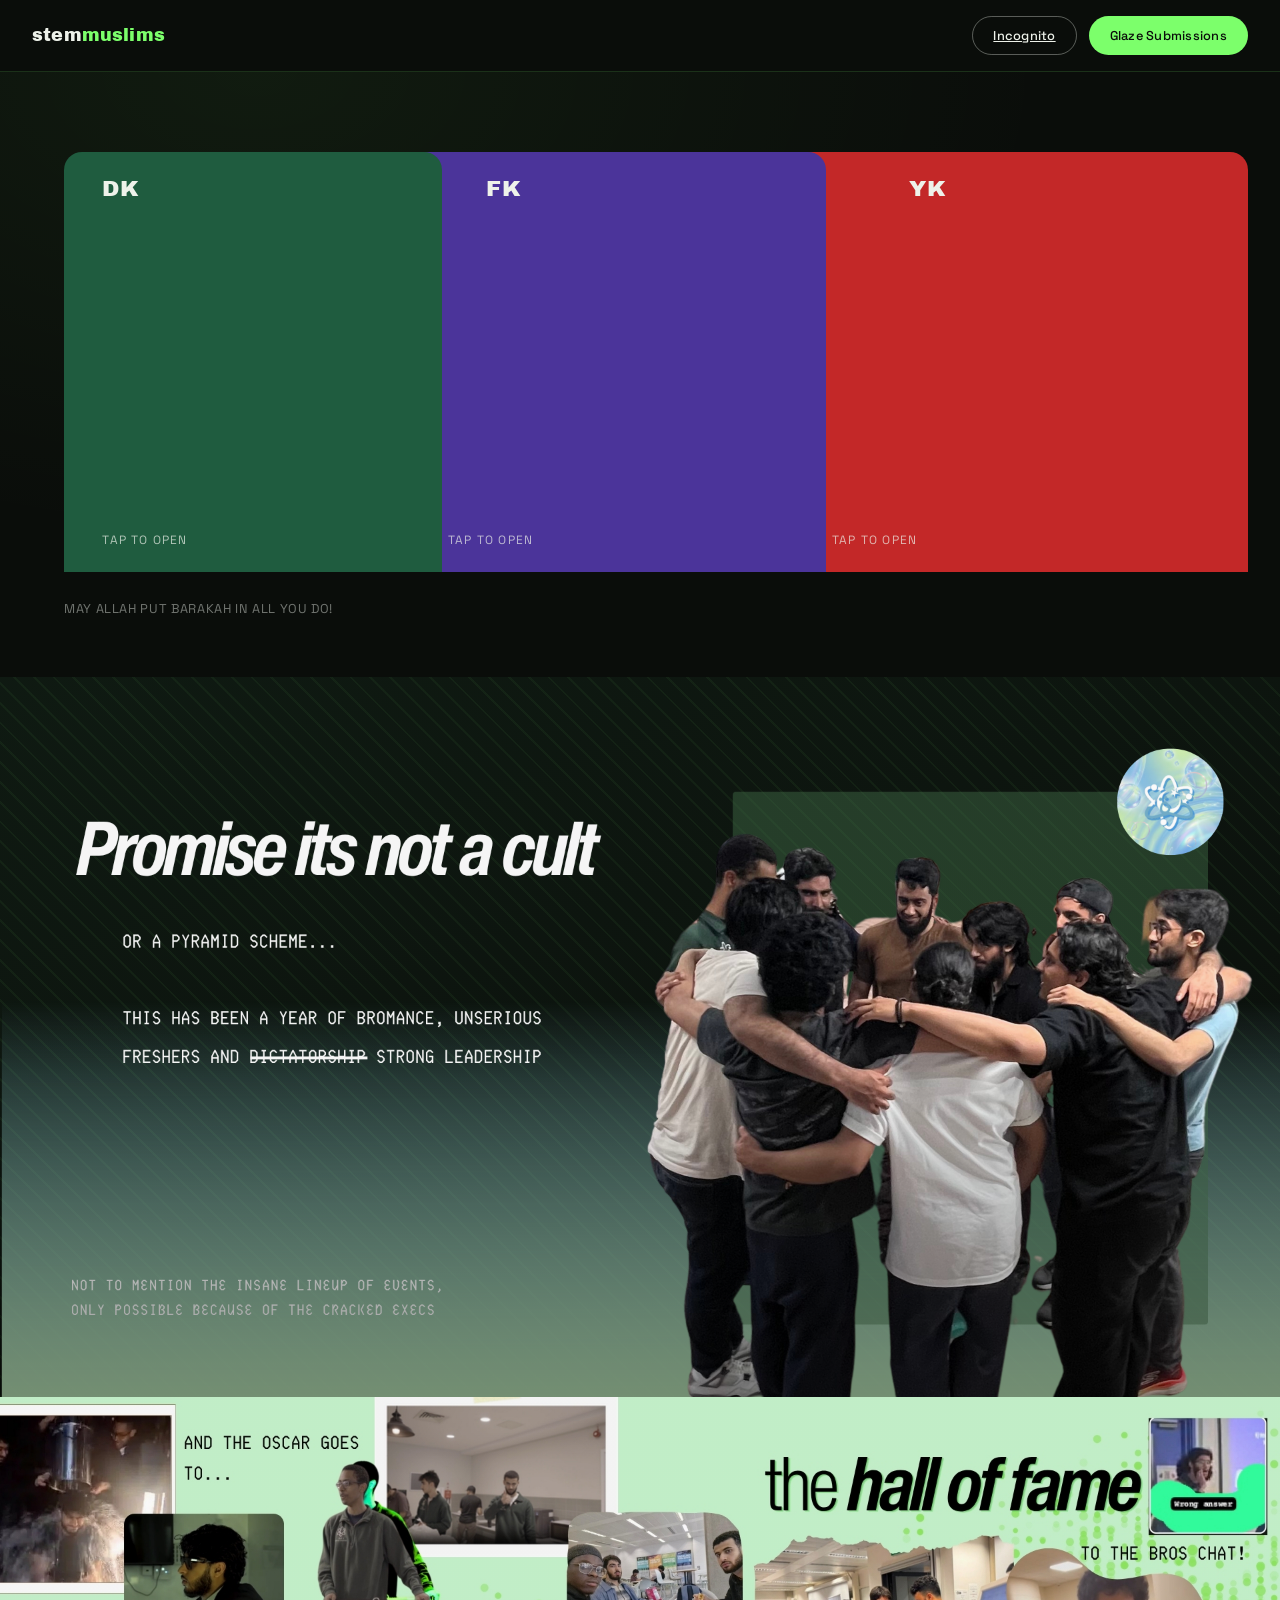
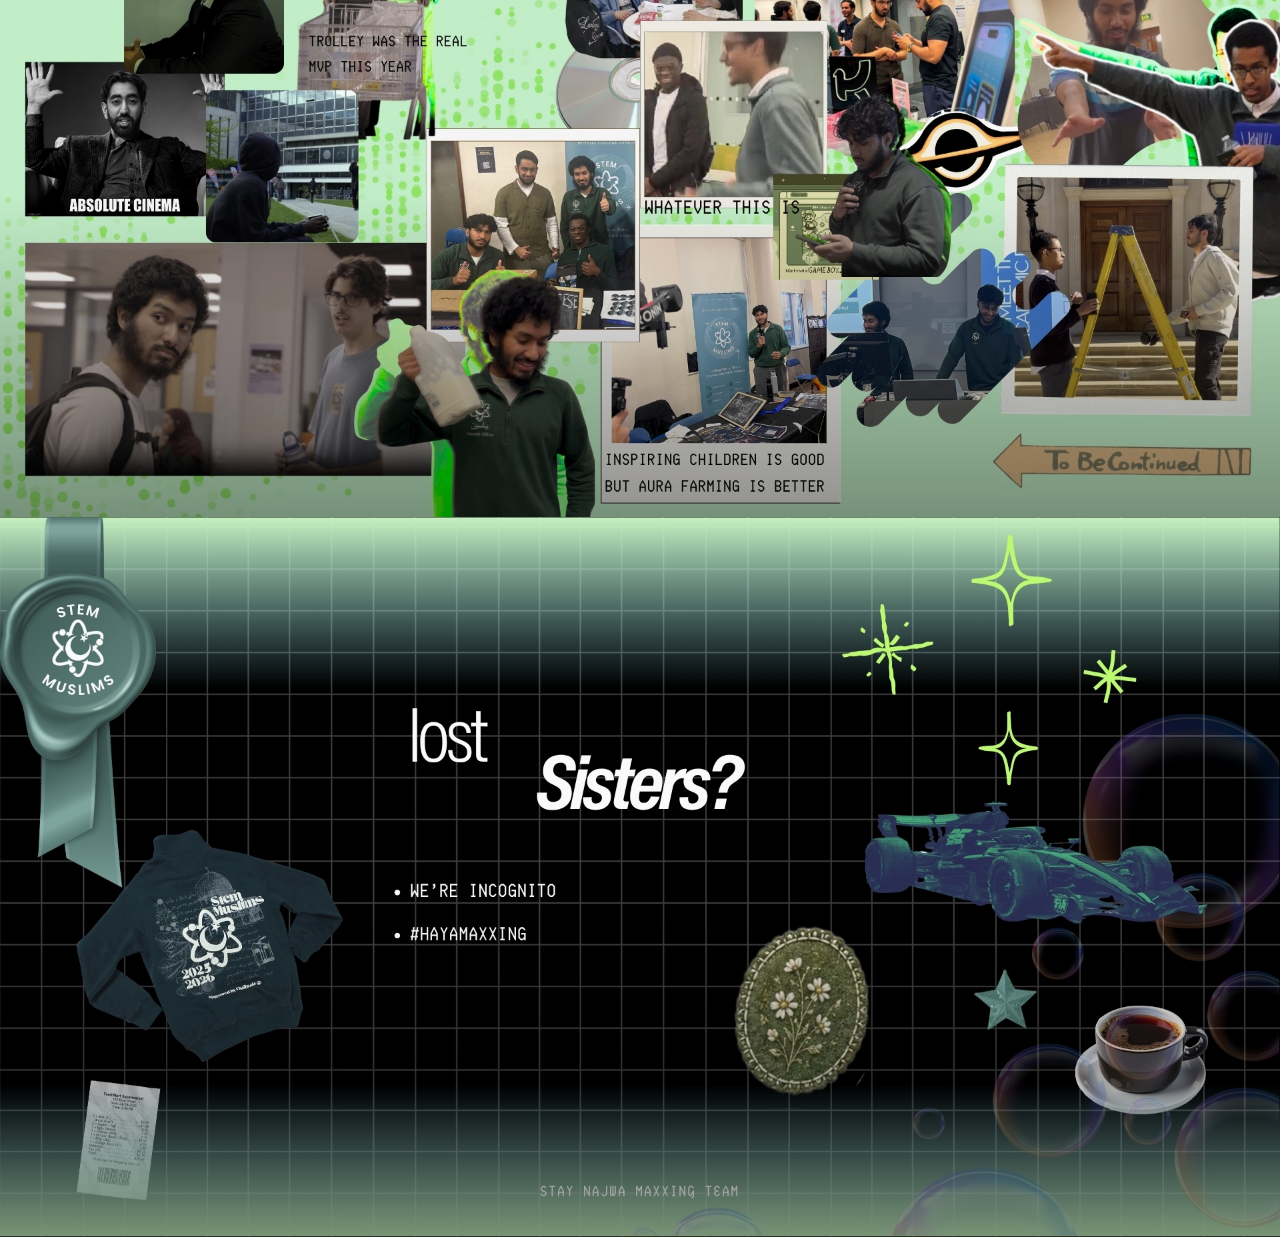
==== dawud.html @ 0345ec47 "Add initial HTML structure for STEM Muslims site" ====
<!DOCTYPE html>
<html lang="en">
<head>
<meta charset="UTF-8">
<meta name="viewport" content="width=device-width, initial-scale=1.0">
<title>STEM Muslims</title>
<link rel="stylesheet" href="style.css">
</head>
<body>

  <header class="banner">
    <div class="logo">stem<span>muslims</span></div>
    <div class="banner-buttons">
      <a href="incognito.html" class="chip-btn ghost">Incognito</a>
      <button class="chip-btn primary">Glaze Submissions</button>
    </div>
  </header>

  <section class="hero">
    <div class="folder-stack">
      <a class="tab tab-dk" href="#dk">
        <span class="tab-label">DK</span>
        <span class="tab-caption">tap to open</span>
      </a>
      <a class="tab tab-fk" href="#fk">
        <span class="tab-label">FK</span>
        <span class="tab-caption">tap to open</span>
      </a>
      <a class="tab tab-yk" href="#yk">
        <span class="tab-label">YK</span>
        <span class="tab-caption">tap to open</span>
      </a>
    </div>
    <div class="hero-note"> May Allah put barakah in all you do! </div>
  </section>


    <section class="section">
      <img src="images/section-1.png" alt="">
    </section>

    <section class="section">
      <img src="images/hall-of-fame.jpg" alt="">
    </section>

    <section class="section">
      <img src="images/lost-sisters.jpg" alt="">
    </section>
  </div>

</body>
</html>
---- style.css ----
@import url('https://fonts.googleapis.com/css2?family=Archivo+Black&family=Space+Grotesk:wght@400;500;600&display=swap');

:root{
  --black:#0a0d0a;
  --deep:#0f1a12;
  --green-1:#1f5c3f;   /* DK */
  --green-2:#4b349a;   /* FK */
  --green-3:#c32828;   /* YK */
  --neon:#7CFF6B;
  --bone:#eef2ea;
  --purple-1:#a25da3; /*MQ*/
  --purple-2:#4e2171; /*SI*/
  --purple:#704471;
}

*{margin:0;padding:0;box-sizing:border-box;}

html,body{
  background:var(--black);
  font-family:'Space Grotesk',sans-serif;
  color:var(--bone);
}

/* ---------- BANNER ---------- */
.banner{
  position:sticky;
  top:0;
  z-index:80;
  height:72px;
  display:flex;
  align-items:center;
  justify-content:space-between;
  padding:0 32px;
  background:var(--black);
  border-bottom:1px solid rgba(124,255,107,0.15);
}

.banner .logo{
  font-family:'Archivo Black',sans-serif;
  font-size:1.1rem;
  letter-spacing:0.01em;
  color:var(--bone);
}
.banner .logo span{ color:var(--neon); }

.banner-buttons{ display:flex; gap:12px; }

.chip-btn{
  font-family:'Space Grotesk',sans-serif;
  font-size:0.8rem;
  font-weight:500;
  letter-spacing:0.02em;
  padding:10px 20px;
  border-radius:999px;
  border:1px solid transparent;
  cursor:pointer;
  transition:all 0.2s ease;
}
.chip-btn.primary{ background:var(--neon); color:var(--black); }
.chip-btn.sister{background:var(--purple); color:var(--black);}
.chip-btn.primary:hover{ background:var(--bone); }
.chip-btn.ghost{ background:transparent; color:var(--bone); border-color:rgba(238,242,234,0.35); }
.chip-btn.ghost:hover{ border-color:var(--neon); color:var(--neon); }

/* ---------- HERO: FOLDER TABS ---------- */
.hero{
  position:relative;
  padding:80px 5vw 60px;
  background:
    radial-gradient(ellipse at 20% 0%, rgba(124,255,107,0.06), transparent 55%),
    var(--black);
  overflow:hidden;
}

.folder-stack{
  position:relative;
  height:38vw;
  max-height:420px;
  min-height:260px;
  width:100%;
  display:flex;
}

.tab{
  position:relative;
  flex:1;
  display:flex;
  align-items:flex-start;
  justify-content:flex-start;
  padding:24px 3vw;
  cursor:pointer;
  text-decoration:none;
  color:var(--bone);
  transition:transform 0.25s ease, filter 0.25s ease;
  border-top-left-radius:18px;
  border-top-right-radius:18px;
  font-family:'Archivo Black',sans-serif;
  font-size:clamp(1rem, 2vw, 1.4rem);
  letter-spacing:0.04em;
}

.tab:hover{ transform:translateY(-10px); filter:brightness(1.15); }

.tab-dk{ background:var(--green-1); z-index:3; margin-right:-2.5vw; }
.tab-fk{ background:var(--green-2); z-index:2; margin-right:-2.5vw; padding-left:6vw; }
.tab-yk{ background:var(--green-3); z-index:1; margin-right:-2.5vw; padding-left:9vw; }
.tab-mq{ background:var(--purple-1); z-index:2; margin-right:-2.5vw; }
.tab-sq{ background:var(--purple-2); z-index:1; padding-left:6vw; }

.tab-label{
  position:relative;
  z-index:5;
}

.tab-caption{
  position:absolute;
  bottom:24px;
  left:3vw;
  font-family:'Space Grotesk',sans-serif;
  font-weight:400;
  font-size:0.75rem;
  letter-spacing:0.1em;
  text-transform:uppercase;
  opacity:0.7;
}

.hero-note{
  margin-top:28px;
  font-size:0.8rem;
  letter-spacing:0.05em;
  text-transform:uppercase;
  color:rgba(238,242,234,0.45);
}

/* ---------- IMAGE SECTIONS ---------- */
.sections-row{
  display:flex;
  flex-direction:column;
  width:100%;
}

.section{
  position:relative;
  width:100%;
  display:block;
  line-height:0;

  /* fallback pattern shows through while an image is missing/broken */
  background-image:
    repeating-linear-gradient(45deg, rgba(124,255,107,0.05) 0 2px, transparent 2px 14px),
    linear-gradient(160deg, var(--deep), var(--black));
}

.who-is-it-btn{
  font-family:'Space Grotesk',sans-serif;
  color:white;
  position:absolute;
  top:150px;
  right:150px;
  z-index:3;
}

.someones-here{
  color:white;
  font-family:'Space Grotesk',sans-serif;
  position:absolute;
  top:150px;
  right:150px;
  z-index:3;
  text-transform:uppercase;
}

.section:first-child{ border-top:none; }

.section img{
  display:block;
  width:100%;
  height:auto;   /* section flexes to match each image's natural aspect ratio */
}

.section::after{
  content:"";
  position:absolute;
  inset:0;
  background:linear-gradient(to top, rgba(0,0,0,0.4) 0%, rgba(0,0,0,0.02) 45%);
  pointer-events:none;
}

/* ---------- SECTION 01: text + photo ---------- */
.section-01{
  display:grid;
  grid-template-columns:1fr 1fr;
  align-items:center;
  gap:4vw;
  padding:64px 5vw;
  background:linear-gradient(160deg, var(--black) 0%, var(--black) 40%, #2b4a34 78%, #a9c9ab 100%);
  min-height:520px;
}

.section-01::after{ display:none; }

.section-copy{
  display:flex;
  flex-direction:column;
  gap:22px;
  justify-content:center;
  height:100%;
}

.section-heading{
  font-family:'Archivo Black',sans-serif;
  font-style:italic;
  font-size:clamp(1.8rem, 4vw, 3rem);
  line-height:1.05;
  max-width:520px;
}

.section-sub{
  font-family:'Space Grotesk',monospace;
  font-size:0.75rem;
  letter-spacing:0.08em;
  text-transform:uppercase;
  color:var(--bone);
  opacity:0.8;
}

.section-body{
  font-family:'Space Grotesk',monospace;
  font-size:0.78rem;
  letter-spacing:0.04em;
  text-transform:uppercase;
  line-height:1.7;
  max-width:420px;
  color:var(--bone);
}

.section-body .strike{
  text-decoration:line-through;
  opacity:0.55;
}

.section-footnote{
  margin-top:auto;
  padding-top:32px;
  font-family:'Space Grotesk',monospace;
  font-size:0.68rem;
  letter-spacing:0.06em;
  text-transform:uppercase;
  color:rgba(238,242,234,0.6);
  line-height:1.6;
}

.section-photo{
  position:relative;
}

.section-photo::before{
  content:"";
  position:absolute;
  top:-6%;
  right:-6%;
  width:88%;
  height:100%;
  background:rgba(76,120,90,0.55);
  z-index:0;
}

.section-photo img{
  position:relative;
  z-index:1;
  width:92%;
  margin-left:8%;
}

.badge{
  position:absolute;
  top:-8%;
  right:-2%;
  width:76px;
  height:76px;
  border-radius:50%;
  overflow:hidden;
  z-index:2;
  box-shadow:0 0 0 4px var(--black);
}

.badge img{
  width:100%;
  height:100%;
  object-fit:cover;
}

@media (max-width:900px){
  .section-01{
    grid-template-columns:1fr;
    padding:48px 6vw;
  }
  .section-photo{ order:-1; margin-bottom:32px; }
}

@media (max-width:640px){
  .banner{padding:0 16px;}
  .chip-btn{padding:8px 14px;font-size:0.72rem;}
  .hero{padding:48px 5vw 40px;}
  .folder-stack{flex-direction:column; height:auto;}
  .tab{
    border-radius:14px;
    margin:0 0 12px 0 !important;
    padding:20px 20px !important;
    min-height:90px;
  }
}
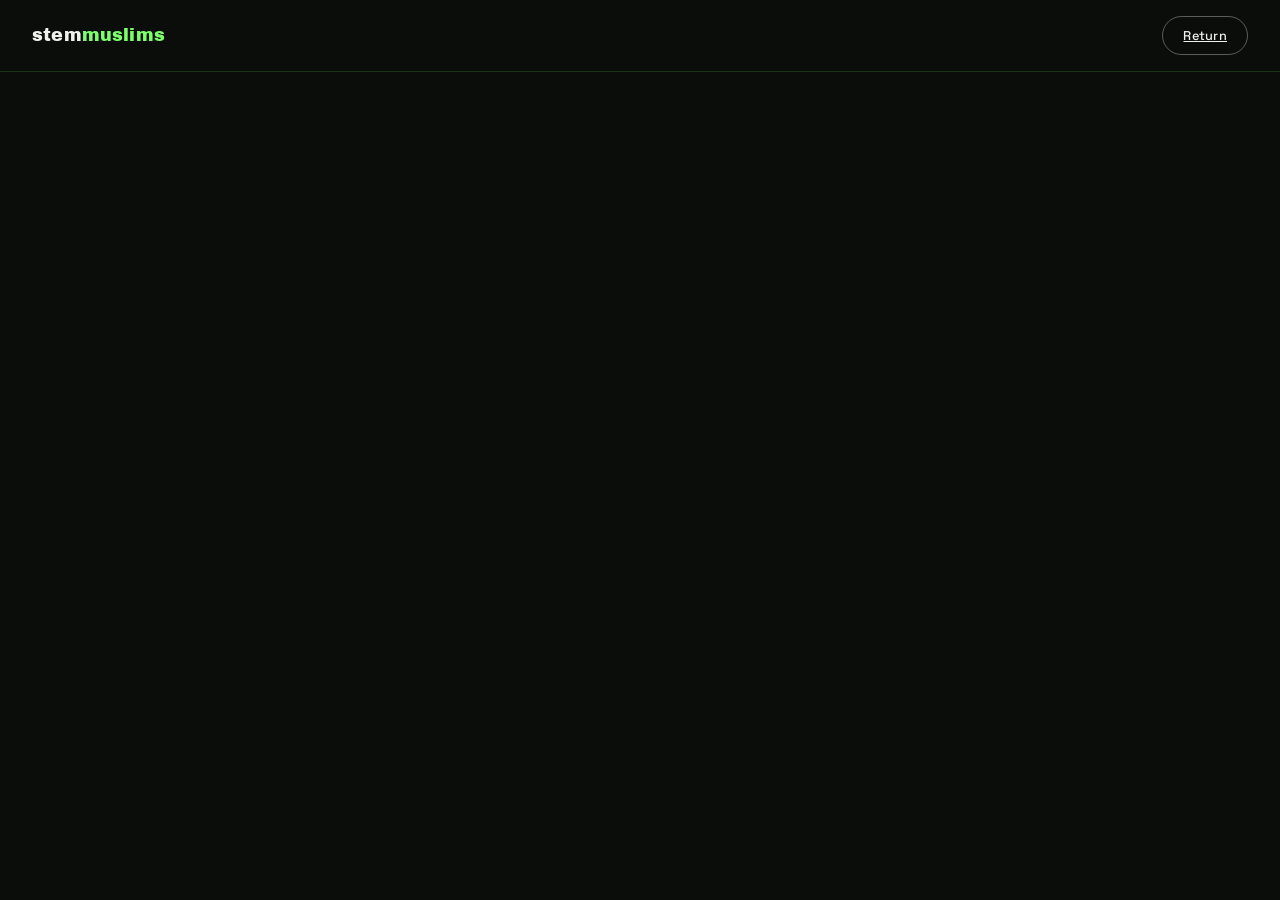
==== commit 8c824a46: "Update links and images in dawud.html" ====
--- a/dawud.html
+++ b/dawud.html
@@ -11,40 +11,20 @@
   <header class="banner">
     <div class="logo">stem<span>muslims</span></div>
     <div class="banner-buttons">
-      <a href="incognito.html" class="chip-btn ghost">Incognito</a>
-      <button class="chip-btn primary">Glaze Submissions</button>
+      <a href="index.html" class="chip-btn ghost">Return</a>
     </div>
   </header>
 
-  <section class="hero">
-    <div class="folder-stack">
-      <a class="tab tab-dk" href="#dk">
-        <span class="tab-label">DK</span>
-        <span class="tab-caption">tap to open</span>
-      </a>
-      <a class="tab tab-fk" href="#fk">
-        <span class="tab-label">FK</span>
-        <span class="tab-caption">tap to open</span>
-      </a>
-      <a class="tab tab-yk" href="#yk">
-        <span class="tab-label">YK</span>
-        <span class="tab-caption">tap to open</span>
-      </a>
-    </div>
-    <div class="hero-note"> May Allah put barakah in all you do! </div>
+  <section class="dk1.png" alt="">
   </section>
 
 
     <section class="section">
-      <img src="images/section-1.png" alt="">
+      <img src="dk2.png" alt="">
     </section>
 
     <section class="section">
-      <img src="images/hall-of-fame.jpg" alt="">
-    </section>
-
-    <section class="section">
-      <img src="images/lost-sisters.jpg" alt="">
+      <img src="dk3.png.jpg" alt="">
     </section>
   </div>
 
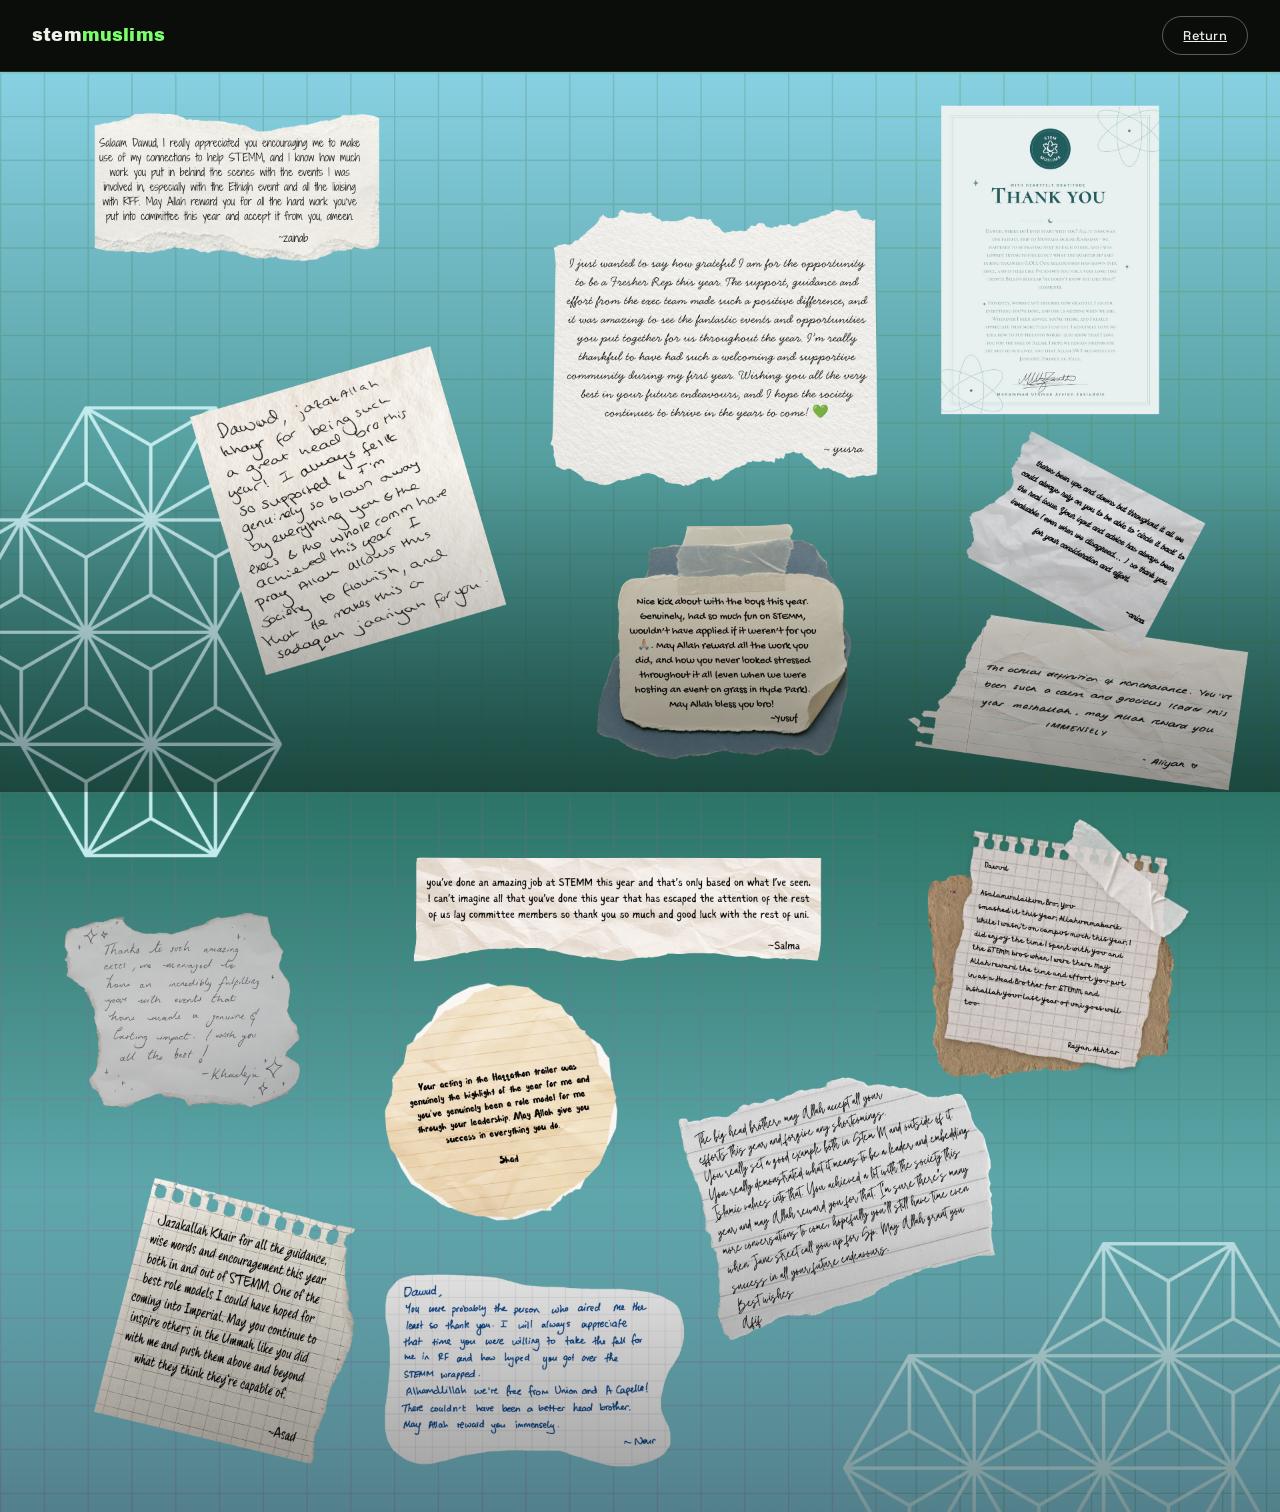
==== commit 92ecf034: "Update dawud.html" ====
--- a/dawud.html
+++ b/dawud.html
@@ -15,16 +15,16 @@
     </div>
   </header>
 
-  <section class="dk1.png" alt="">
+  <section class="images/dk1.png" alt="">
   </section>
 
 
     <section class="section">
-      <img src="dk2.png" alt="">
+      <img src="images/dk2.png" alt="">
     </section>
 
     <section class="section">
-      <img src="dk3.png.jpg" alt="">
+      <img src="images/dk3.png" alt="">
     </section>
   </div>
 
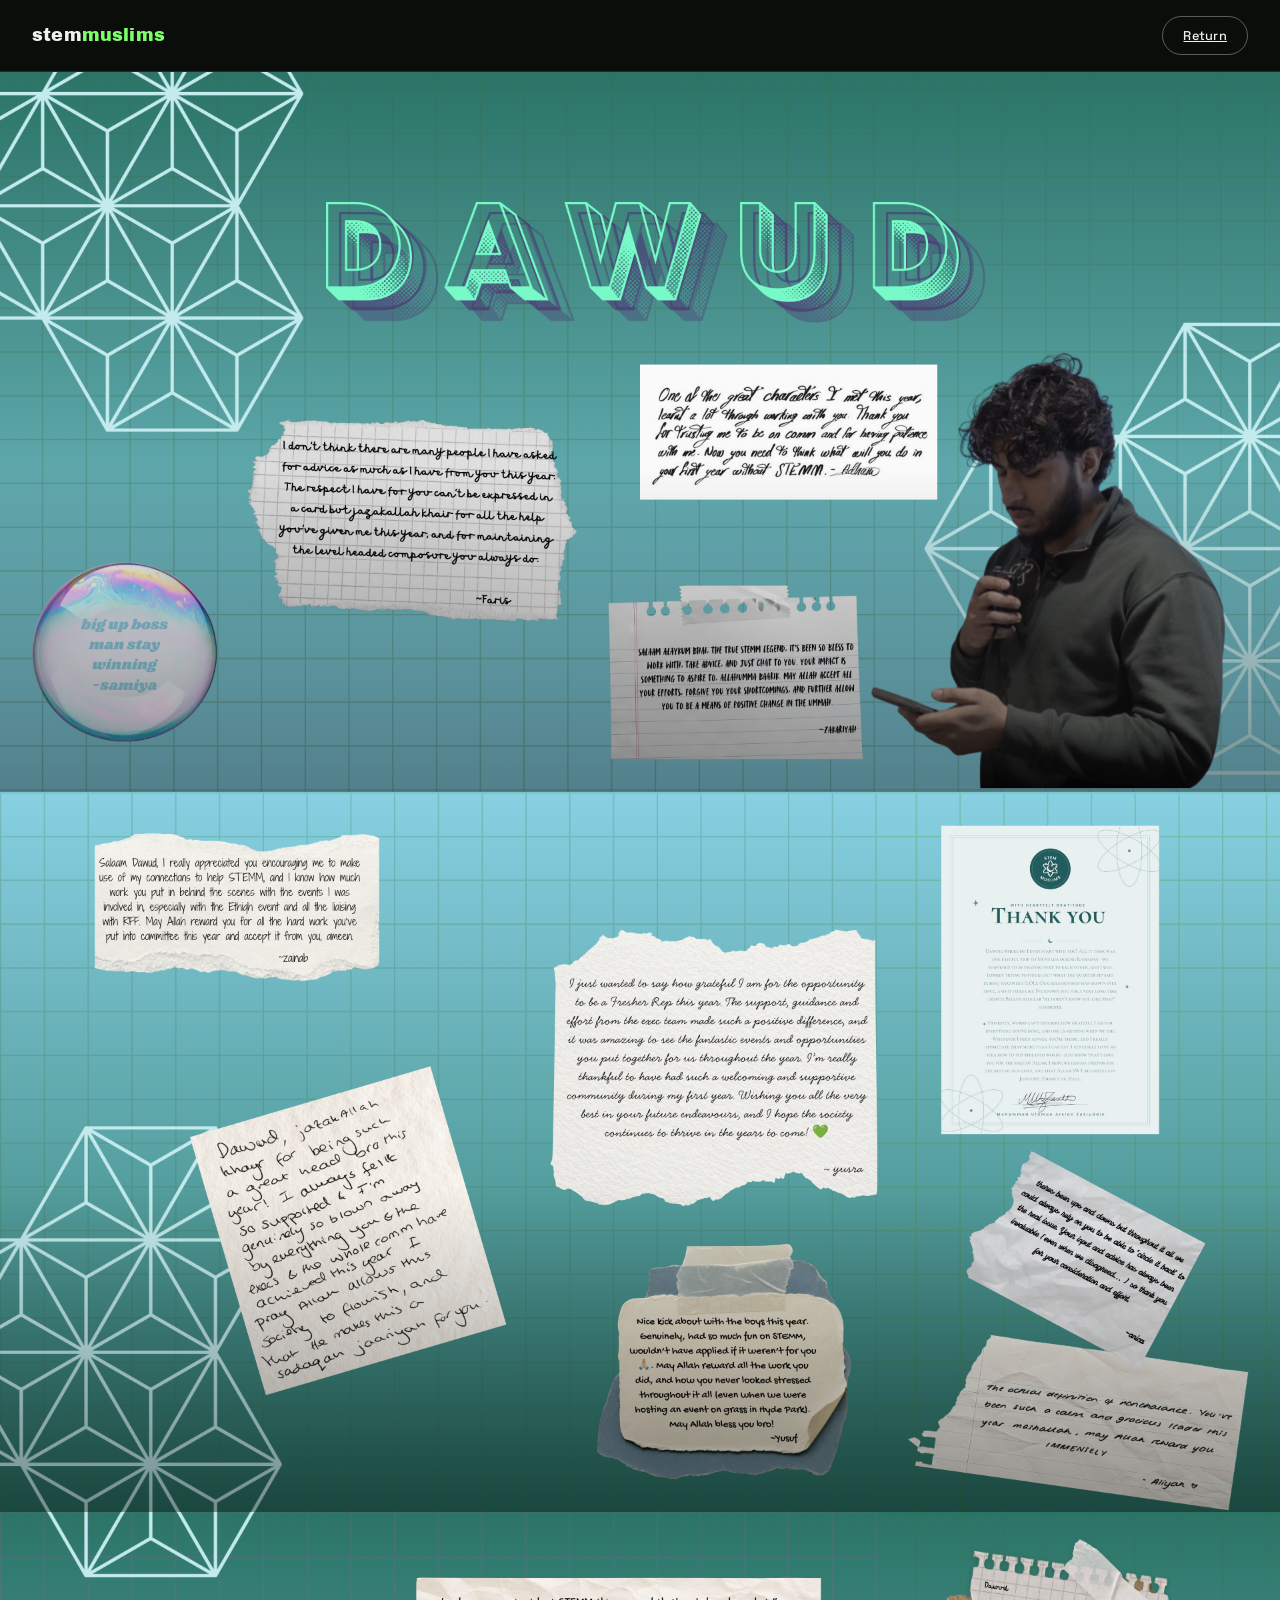
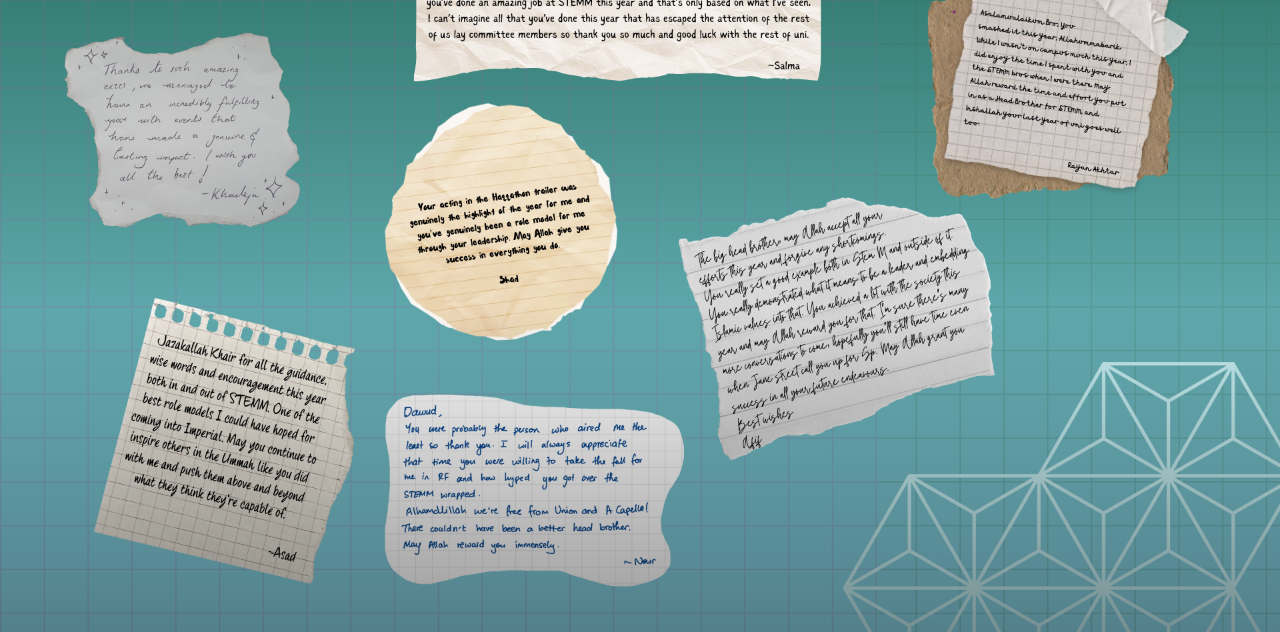
==== commit ed01f3b2: "Update section for image display in dawud.html" ====
--- a/dawud.html
+++ b/dawud.html
@@ -15,7 +15,8 @@
     </div>
   </header>
 
-  <section class="images/dk1.png" alt="">
+  <section class="section" alt="">
+    <img src="images/dk1.png" alt="">
   </section>
 
 
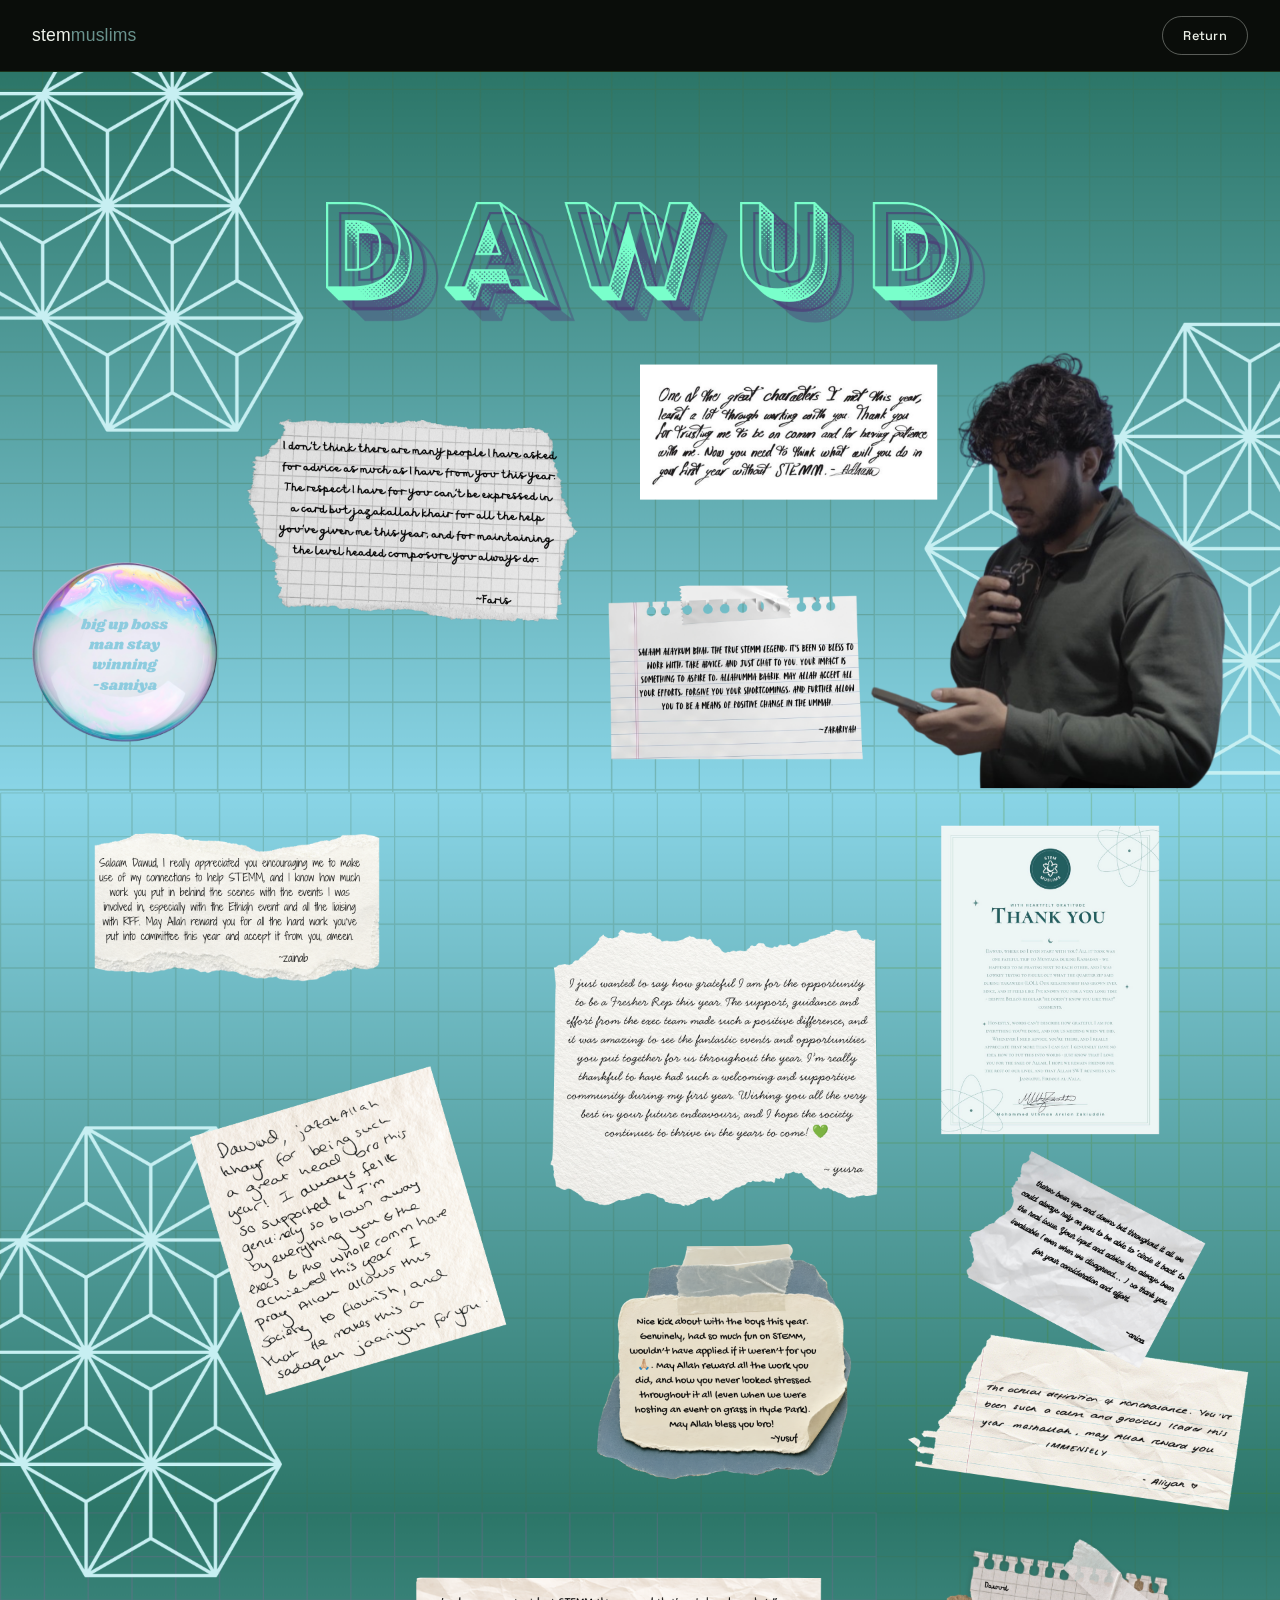
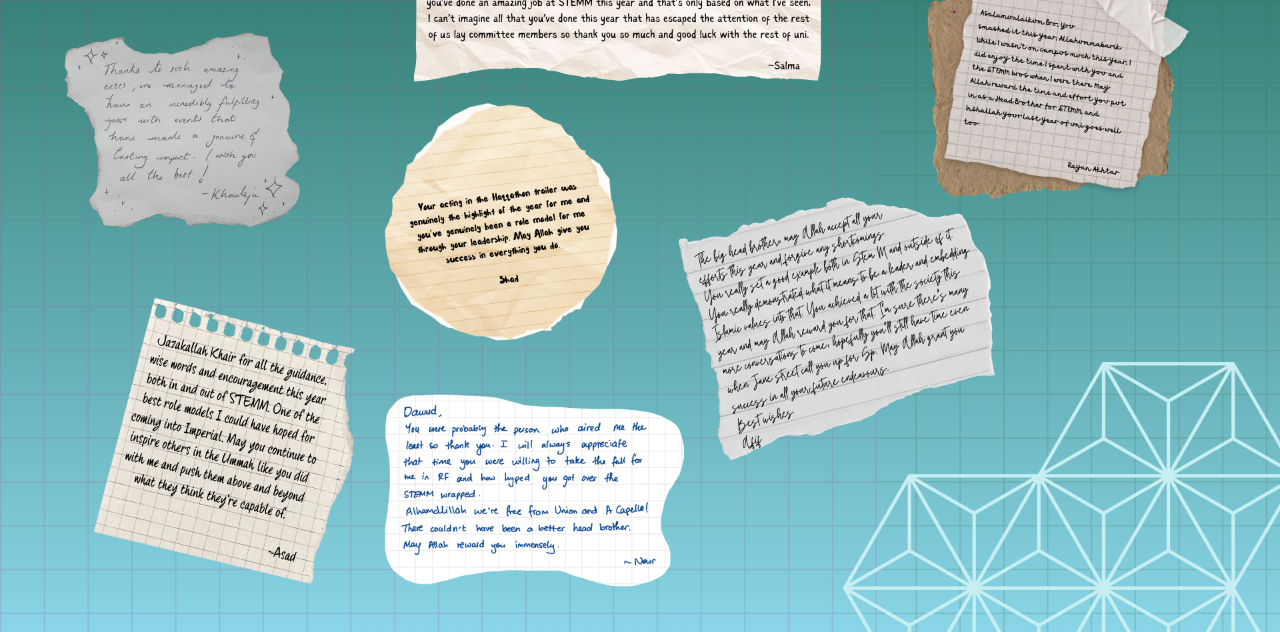
==== commit 354a90e7: "fixed index routing" ====
--- a/dawud.html
+++ b/dawud.html
@@ -11,7 +11,7 @@
   <header class="banner">
     <div class="logo">stem<span>muslims</span></div>
     <div class="banner-buttons">
-      <a href="index.html" class="chip-btn ghost">Return</a>
+      <a href="/" class="chip-btn ghost">Return</a>
     </div>
   </header>
 
--- a/style.css
+++ b/style.css
@@ -6,7 +6,7 @@
   --green-1:#1f5c3f;   /* DK */
   --green-2:#4b349a;   /* FK */
   --green-3:#c32828;   /* YK */
-  --neon:#7CFF6B;
+  --neon:#6a928d;
   --bone:#eef2ea;
   --purple-1:#a25da3; /*MQ*/
   --purple-2:#4e2171; /*SI*/
@@ -19,6 +19,11 @@
   background:var(--black);
   font-family:'Space Grotesk',sans-serif;
   color:var(--bone);
+}
+
+a {
+  text-decoration: none;
+  color: inherit;
 }
 
 /* ---------- BANNER ---------- */
@@ -34,9 +39,21 @@
   background:var(--black);
   border-bottom:1px solid rgba(124,255,107,0.15);
 }
+.sistersbanner{
+  position:sticky;
+  top:0;
+  z-index:80;
+  height:72px;
+  display:flex;
+  align-items:center;
+  justify-content:space-between;
+  padding:0 32px;
+  background: var(#3f203d);
+  border-bottom:1px solid rgba(124,255,107,0.15);
+}
 
 .banner .logo{
-  font-family:'Archivo Black',sans-serif;
+  font-family:'Poppins',sans-serif;
   font-size:1.1rem;
   letter-spacing:0.01em;
   color:var(--bone);
@@ -57,7 +74,7 @@
   transition:all 0.2s ease;
 }
 .chip-btn.primary{ background:var(--neon); color:var(--black); }
-.chip-btn.sister{background:var(--purple); color:var(--black);}
+.chip-btn.sister{background:var(--purple); color:var(--white);}
 .chip-btn.primary:hover{ background:var(--bone); }
 .chip-btn.ghost{ background:transparent; color:var(--bone); border-color:rgba(238,242,234,0.35); }
 .chip-btn.ghost:hover{ border-color:var(--neon); color:var(--neon); }
@@ -67,8 +84,14 @@
   position:relative;
   padding:80px 5vw 60px;
   background:
-    radial-gradient(ellipse at 20% 0%, rgba(124,255,107,0.06), transparent 55%),
     var(--black);
+  overflow:hidden;
+}
+.sisters-hero{
+  position:relative;
+  padding:80px 5vw 60px;
+  background:
+    var(#f0e1f1);
   overflow:hidden;
 }
 
@@ -144,11 +167,6 @@
   width:100%;
   display:block;
   line-height:0;
-
-  /* fallback pattern shows through while an image is missing/broken */
-  background-image:
-    repeating-linear-gradient(45deg, rgba(124,255,107,0.05) 0 2px, transparent 2px 14px),
-    linear-gradient(160deg, var(--deep), var(--black));
 }
 
 .who-is-it-btn{
@@ -182,7 +200,6 @@
   content:"";
   position:absolute;
   inset:0;
-  background:linear-gradient(to top, rgba(0,0,0,0.4) 0%, rgba(0,0,0,0.02) 45%);
   pointer-events:none;
 }
 
@@ -193,7 +210,6 @@
   align-items:center;
   gap:4vw;
   padding:64px 5vw;
-  background:linear-gradient(160deg, var(--black) 0%, var(--black) 40%, #2b4a34 78%, #a9c9ab 100%);
   min-height:520px;
 }
 
@@ -234,10 +250,6 @@
   color:var(--bone);
 }
 
-.section-body .strike{
-  text-decoration:line-through;
-  opacity:0.55;
-}
 
 .section-footnote{
   margin-top:auto;
@@ -246,7 +258,6 @@
   font-size:0.68rem;
   letter-spacing:0.06em;
   text-transform:uppercase;
-  color:rgba(238,242,234,0.6);
   line-height:1.6;
 }
 
@@ -261,7 +272,6 @@
   right:-6%;
   width:88%;
   height:100%;
-  background:rgba(76,120,90,0.55);
   z-index:0;
 }
 
@@ -310,3 +320,63 @@
     min-height:90px;
   }
 }
+
+.board {
+  padding-bottom: 50px;
+}
+
+.board-top{
+  width: min(1100px, 100%);
+  margin: 0 auto;
+  aspect-ratio: 1920 / 1080;
+
+  /* static background — doesn't move or change with scroll */
+  background-image: url("images/glaze_top_bg.png");
+  background-repeat: no-repeat;
+  background-position: center;
+  background-size: 100% 100%;
+
+  color: white;
+  text-align: center;
+  font-family: sans-serif;
+}
+
+
+#my-cards{
+  width: min(1100px, 100%);
+  margin: 0 auto;
+  display: grid;
+  gap: 28px;
+  background-image: url("images/written_glaze/girlies/glaze_bg.png");
+  background-repeat: repeat-y;
+  padding: 40px 24px;
+}
+.person-block{
+  display: grid;
+  gap: 16px;
+}
+.person-cards{
+  display: flex;
+  flex-wrap: wrap;
+  gap: 20px;
+  align-items: flex-start;
+  margin: 10px;
+}
+.empty-note{
+  margin: 0;
+  opacity: 0.85;
+}
+
+.person-block .name-tag{
+  justify-self: center;
+}
+
+
+.chip-btn.sister-submit{
+  margin-top: 40px;
+  display: block;
+  justify-self: right;
+  background: var(--purple);
+  color: white;
+  margin-right: 24px;
+}
